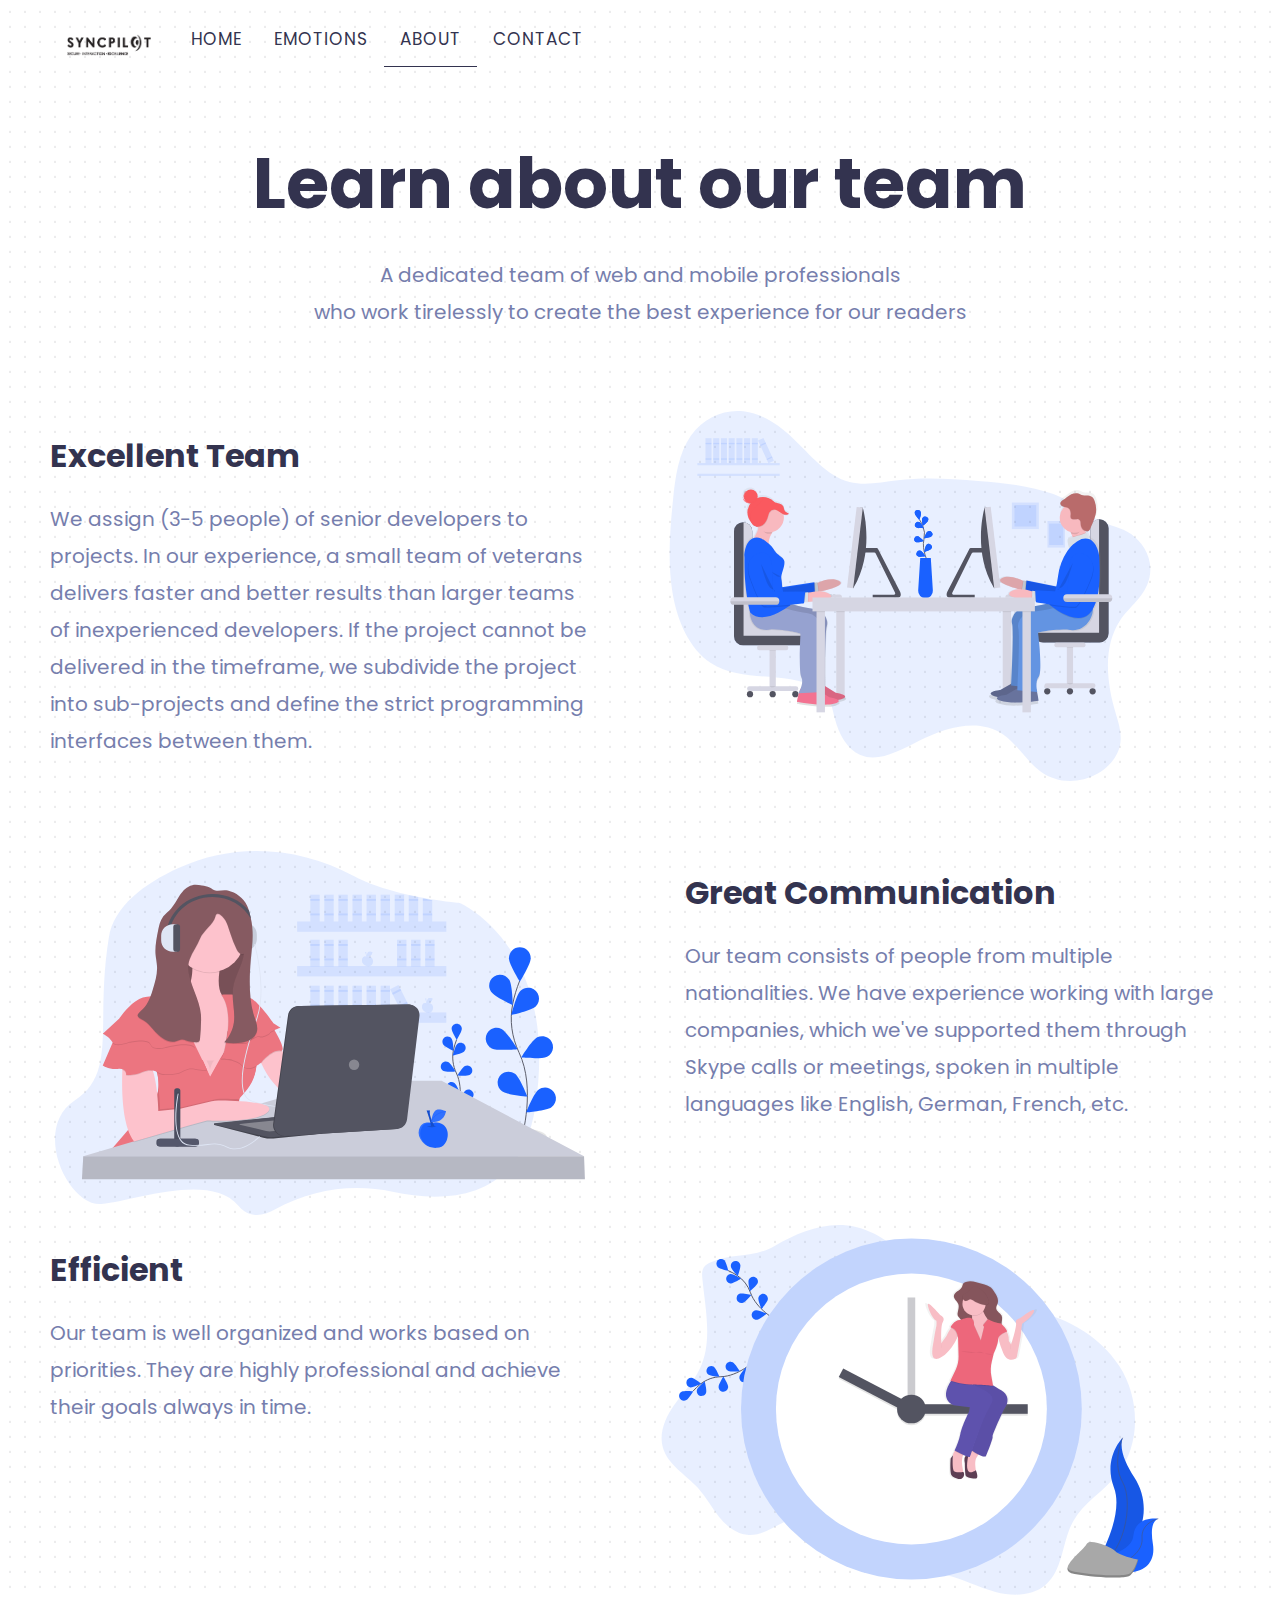
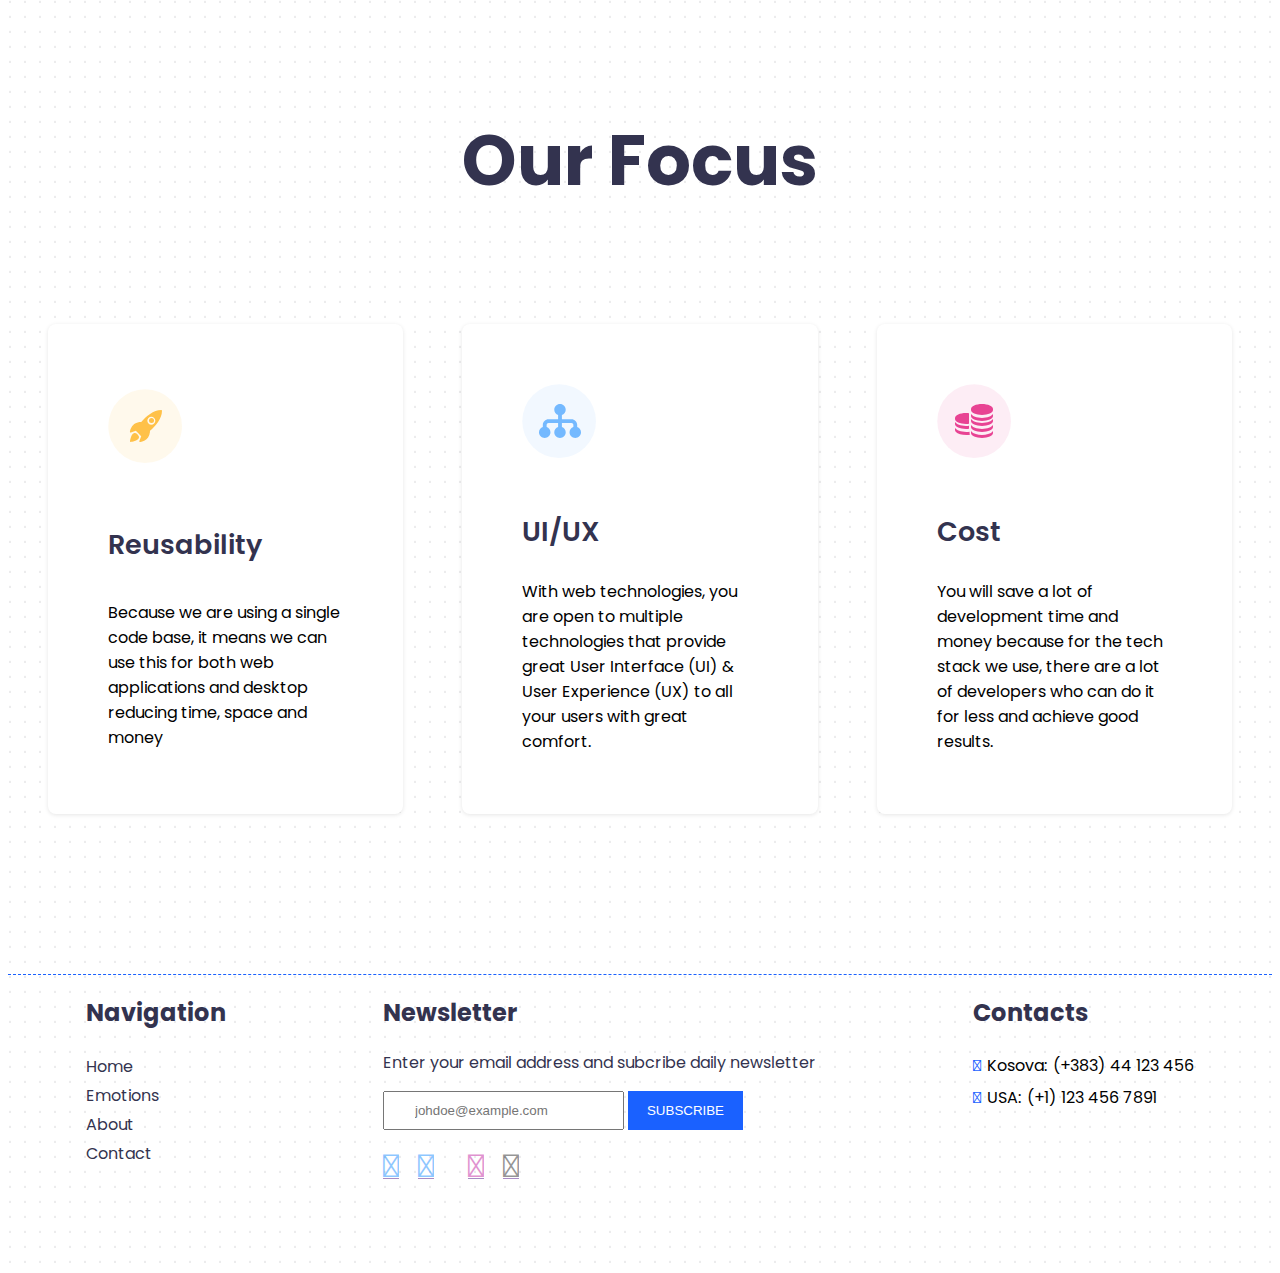
==== about.html @ 6da8e22b "Gifs and pictures with sounds added" ====
<!DOCTYPE html>
<html lang="en">
<head>
    <meta charset="UTF-8">
    <meta name="viewport" content="width=device-width, initial-scale=1.0">
    <link href="https://fonts.googleapis.com/css?family=Montserrat:400,800", rel="stylesheet">
    <link href="https://fonts.googleapis.com/css2?family=Poppins:wght@400;500;600;700&display=swap" rel="stylesheet">
    <link rel="stylesheet" href="https://cdnjs.cloudflare.com/ajax/libs/font-awesome/4.7.0/css/font-awesome.min.css">
    <link rel="stylesheet" href="https://use.fontawesome.com/releases/v5.8.2/css/all.css" integrity="sha384-oS3vJWv+0UjzBfQzYUhtDYW+Pj2yciDJxpsK1OYPAYjqT085Qq/1cq5FLXAZQ7Ay" crossorigin="anonymous">
    <link rel="stylesheet" href="style.css">
    <title>About</title>
    <script defer src="face-api.min.js"></script>
</head>

<body>
    <nav class="topnav" id="myTopnav">
        <a href="index.html"><img src="images/logo.png" width="100px" alt="logo"></a>
        <a href="index.html">Home</a>
        <a href="emotions.html">Emotions</a>
        <a href="about.html" class="active">About</a>
        <a href="contact.html">Contact</a>
    </nav>
    <div class="about_slogan">
        <h1>Learn about our team</h1>
        <p class="paragraph_style">A dedicated team of web and mobile professionals <br> who work tirelessly to create the best experience for our readers</p>
    </div>

    <div class="grid_by_two">
        <div class="content_style_poppins item1">
            <h1>Excellent Team</h1>
            <p>
            We assign (3-5 people) of senior developers to projects. In our experience, a small team of veterans delivers faster and better results than larger teams of inexperienced developers. If the project cannot be delivered in the timeframe, we subdivide the project into sub-projects and define the strict programming interfaces between them.
            </p>
        </div>
        <div class="item2">
            <img alt="happy people" class="responsive_image" src="images/team2.svg" width="530px" height="370px">
        </div>
    </div>

    <div class="grid_by_two_reversed">
        <div>
            <img alt="conversation" class="responsive_image" src="images/support.svg" width="530px" height="370px">
        </div>
        <div class="content_style_poppins">
            <h1>Great Communication</h1>
            <p>
                Our team consists of people from multiple nationalities. 
                We have experience working with large companies,
                which we've supported them through Skype calls or meetings, 
                spoken in multiple languages like English, German, French, etc.
            </p>
        </div>
    </div>

    <div class="grid_by_two">
        <div class="content_style_poppins item1">
           <h1>Efficient</h1>
           <p>
                Our team is well organized and works based on priorities. They are highly professional and achieve their goals always in time.
           </p>
        </div>
        <div class="item2">
            <img alt="happy people" class="responsive_image" src="images/timezone.svg" width="530px" height="370px">
       </div>
    </div>

    <div class="about_slogan">
        <h1>Our Focus</h1>
    </div>
        
    <div class="table_row">
        <div class="table_shelve">
            <div class="tile quote">
                <div class="box-icon">
                    <img src="images/icon-seo-opt.svg" alt="rocket optimization">
                </div>
                <h3>Reusability</h3>
                <p>Because we are using a single code base, it means we can use this for both web applications and desktop reducing time, space and money<br></p>
            </div>

            <div class="tile quote">
                <div class="box-icon">
                    <img src="images/ux2.svg" alt="ux ui">
                </div>
                <h3>UI/UX</h3>
                <p>With web technologies, you are open to multiple technologies that provide great User Interface (UI) & User Experience (UX) to all your users with great comfort.</p>
            </div>

            <div class="tile quote">
                <div class="box-icon">
                    <img src="images/cost.svg" alt="cost money">
                </div>
                <h3>Cost</h3>
                <p>You will save a lot of development time and money because for the tech stack we use, there are a lot of developers who can do it for less and achieve good results.</p>
            </div>
        </div>
    </div>

    <footer class="footer">
        <div class="fitem-1">
            <h2>Navigation</h2>
            <div class="footer-nav">
                <ul>
                    <li><a href="index.html">Home</a></li>
                    <li><a href="emotions.html">Emotions</a></li>
                    <li><a href="about.html">About</a></li>
                    <li><a href="contact.html">Contact</a></li>
  
                </ul>
            </div>
        </div>

      <div class="fitem-2">
              <h2>Newsletter</h2>
              <div class="newsletter">
                  <p>Enter your email address and subcribe daily newsletter</p>
                  <form method="post">
                      <input class="email-form"type="email" placeholder="johdoe@example.com">
                      <button class="submit-button"type="submit" data-validation="required email">Subscribe</button>
                  </form>
              </div>
  
              <div class="social">
                  <a href=""><i class="fab fcolor fa-facebook fa-2x"></i></a>
                  <a href=""><i class="fab tcolor fa-twitter fa-2x"></i></a>
                  <a href=""><i class="fab licolor fa-linkedin-in fa-2x"></i></a>
                  <a href=""><i class="fab instcolor fa-instagram fa-2x"></i></a>
                  <a href=""><i class="fab mediumcolor fa-medium fa-2x"></i></a>
              </div>
          </div>

          <div class="fitem-3">
            <h2>Contacts</h2>
            <div class="our-app">
                <div class="android-app">
                    <i class="fas fa-phone"></i>
                    <p style="text-align: center"><span>Kosova:</span>(+383) 44 123 456</p>
                </div>
                <div class="android-app">
                    <i class="fas fa-phone"></i>
                    <p style="text-align: center"><span>USA:</span>(+1) 123 456 7891</p>
                </div>
            </div>
        </div>
    </footer>

</body>
</html>
---- style.css ----
body {
    font-family: Poppins, Helvetica, sans-serif;
    overflow-x:hidden;
    background-size: 15px!important;
    background: url([data-uri]) repeat 50%;
}
  
.topnav {
  margin-top:12px;
  margin-left:35px;
  overflow: hidden;
}

.topnav a {
  float: left;
  display: block;
  color: #33334f;
  text-align: center;
  padding: 14px 16px;
  text-decoration: none;
  font-size: 17px;
  font-family: 'Poppins', sans-serif;
  letter-spacing: 1px;
  font-weight: 400;
  text-transform: uppercase;
  transition: all .25s ease-out;
}

.topnav a:hover { 
  opacity: .6;
}

.topnav a.active {
  border-bottom: 1px solid #33334f;
}

.topnav .icon {
  display: none;
}
  
@media screen and (max-width: 600px) {
  .tile{
    width:415px !important;
  }

  .tile2{
    width:415px !important;
  }
  .topnav a:not(:first-child) {display: none;}
  .topnav a.icon {
    float: right;
    display: block;
  }
  .grid_by_two{
    padding-left: 160px;
  }
  .grid_by_two div p{
    width: 494px;
  }

  .grid_by_two_reversed div p{
    width: 480px;
  }

  .grid_by_two_reversed div h1{
    width: 90%;
  }
  .grid_by_two_reversed{
    padding-left: 60px;
  }


  .grid_by_two .item2 .responsive_image{
    width:408px;
  }

  .grid_by_two_reversed div .responsive_image{
    width:408px;
  }
}

@media screen and (max-width: 600px) {
  .topnav.responsive {position: relative;}
  .topnav.responsive .icon {
    position: absolute;
    right: 0;
    top: 0;
  }
  .topnav.responsive a {
    float: none;
    display: block;
    text-align: left;
  }
}

.video-panel {
  display: flex;
  flex-direction: column;
  margin-top: 40px;
  padding: 0;
  justify-content: center;
  align-items: center;
  width: 720px;
  height:560px;
}

canvas {
  position: absolute;
}

.button-panel {
  display: flex;
  flex-direction: column;
  margin-top: 20px;
  padding: 0;
  justify-content: center;
  align-items: center;
  width: 100vw;
}

.content_style_poppins {
  font-family: 'Poppins', sans-serif;
  color: #33334f;
}

.content_style_poppins p {
  font-family: Poppins,sans-serif;
  font-size: 20px;
  color: #767ead;
  line-height: 37px;
  font-weight: 400; 
}

.paragraph_style{
  font-family: Poppins,sans-serif;
  font-size: 20px;
  color: #767ead;
  line-height: 37px;
  font-weight: 400; 
}

.grid_by_two{
  display: flex;  
  flex-flow: row wrap;
  justify-content: center;
  margin-bottom: 60px;
}

.grid_by_two :first-child{
  width: 540px;
  margin-right:50px;
}

.grid_by_two_reversed{
  display: flex;  
  flex-flow: row wrap;
  justify-content: center;
}

.grid_by_two_reversed .content_style_poppins{
  width: 540px;
}

.grid_by_two_reversed :first-child{
  margin-right: 50px;
}


.table_row{
    display: flex;
    margin: 0 auto;
    max-width: 1280px;
    padding: 50px 40px;
    justify-content: center;
}

.table_shelve {
  display: flex;
    flex-wrap: wrap;
    justify-content: space-between;
}

.tile{
    display: flex;
    width: 30%;
    box-sizing: border-box;
    overflow: hidden;
    flex-direction: column;
    justify-content: space-between;
    align-items: center;
    text-align: center;
    margin: 0 0 50px;
    min-height: 350px;
    transition: all .25s ease-out;
    background: #fff;
    border-radius: 8px;
    box-shadow: 0 1px 4px 0 rgba(0,0,0,.1);
    padding: 60px;
    box-sizing: border-box;
}

.tile:hover{
  transform: translateY(-4px);
}

.tile2{
  display: flex;
  width: 30%;
  box-sizing: border-box;
  overflow: hidden;
  flex-direction: column;
  justify-content: space-between;
  align-items: center;
  text-align: center;
  margin: 0 0 50px;
  min-height: 350px;
  background: #fff;
  border-radius: 8px;
  box-sizing: border-box;
}


.quote{
  justify-content: flex-start;
  flex-direction: row;
  flex-wrap: wrap;
}

.box-icon{
  width: 100%;
  margin-bottom: 20px;
  text-align: left;
}

.tile img {
  max-width: 260px;
    max-height: 85px;
}

.tile h3 {
  font-size: 27px;
  font-weight: 600;
  color: #33334f;
}


.flip-card {
  background-color: transparent;
  width: 300px;
  height: 300px;
  perspective: 1000px;
}

.flip-card-inner {
  position: relative;
  width: 100%;
  height: 100%;
  text-align: center;
  transition: transform 0.6s;
  transform-style: preserve-3d;
  box-shadow: 0 4px 8px 0 rgba(0,0,0,0.2);
}

.flip-card:hover .flip-card-inner {
  transform: rotateY(180deg);
}

.flip-card-front, .flip-card-back {
  position: absolute;
  width: 100%;
  height: 100%;
  -webkit-backface-visibility: hidden;
  backface-visibility: hidden;
}

.flip-card-front img {
  width:100%;
}
.flip-card-back {
  color: white;
  transform: rotateY(180deg);
}

.angry {
  background-color: #EE0000	
}

.disgust {
  background-color: green	
}

.happy {
  background-color: #FCD116;
  
}

.surprised {
  background-color: plum;
}

.sad {
  background-color: #33334f;
}

.fear {
  background-color:#0D4F8B;;
}

.quote p{
  text-align: left;
  margin: 0;
  padding: 0;
}

.flip-card .quote p{
  text-align:center;
  margin: 0;
  padding: 0;
}

.about_slogan{
  text-align:center;
  display: flex;
  flex-flow: column wrap;
  align-items: center;
  margin-bottom: 60px;
}

.about_slogan h1 {
  color:#33334f;
  font-size:70px;
  margin-bottom: 0px;
}

.about_slogan p {
  text-align:center;
}
.video_photo{
  display: flex;
  flex-flow:row wrap;
  justify-content: center;
}

/*Buttons*/
.button{
  transition: all .25s ease-out;
  border-radius: 4px;
  padding: 17px;
  min-width: 125px;
  display: inline-block;
  text-align: center;
  box-sizing: border-box;
  font-family: 'Poppins', sans-serif;
  cursor: pointer;
  margin: 0;
  background: #1a61ff;
  color: #fff;
  text-transform: uppercase;
}

.button:hover{
  transform: translate3d(0,-2px,0);
}

/* Contact page styles */

.content-text{
  font-size: 50px;
  text-align: center;
  color: #1A61F9;
} 

.content{
  padding: 10px;
  margin: 16px 0;
}

.text1{
    
  margin: 16px 0;
  text-align:left;
  width:300px; 
  padding: 20px;
  outline:none;
  border: 0;
  outline: 0;
  background: transparent;
  border-bottom: 1px solid #1a61ff ; 
  font-size: 20px;
  
}

.text2{
  margin: 16px 0;
  text-align:left;
  width:650px; 
  padding: 20px;
  outline:none;
  border: 0;
  outline: 0;
  background: transparent;
  border-bottom: 1px solid #1a61ff ; 
  font-size: 20px;
  border-radius:3px;

}

/*Footer styles*/

.footer{
  display: flex;
  flex-wrap:wrap;
  justify-content: space-around;
  height: 290px;
  width: 100%;
  margin-top: 60px;
  font-family: 'Poppins', sans-serif;
  border-top: 1px dashed #1a61ff;
}


.fitem-1 h2,.fitem-2 h2,.fitem-3 h2{
  color:#33334f;
}

.fitem-1 ul li {padding-top:4px}

.fitem-1 ul {list-style-type: none;padding:0px}
.fitem-1 ul li a {color: #33334f;text-decoration: none;}
.fitem-1 ul li a:hover {color: #33334fd6;text-decoration: none;}
.fitem-2 p {color:#33334f;}
.our-app {
  display: flex;
  flex-direction: column;
  line-height: 0px;
}

.android-app i{
  color:#1a61ff
}
.email-form{
  padding: 10px 30px;

}

.submit-button{
  border: 1px solid #1a61ff;
  padding: 11px 18px;
  background-color: #1a61ff;
  color: white;
  cursor: pointer;
  text-transform: uppercase;
}

.submit-button:hover{
  border:1px solid #1a61ff;
  background-color:white;
  color:#1a61ff;
}

/* social icons colors*/
.fcolor {
  color:dodgerblue;
}

.tcolor {
  color:dodgerblue;
}

.licolor {
  color:#0077B5
}

.instcolor{
  color:rgb(195, 42, 163);
}

.mediumcolor{
  color:rgba(0,0,0,.84);
}
.social{
  padding-top:12px;
  
}

.social i{
  padding-right:15px;
  
}

.social a{
  opacity: 0.5;
  filter: alpha(opacity=50);
}

.social a:hover{
  opacity: 1.0;
}   

.android-app{
  display: flex;
  align-items: center;
}

.android-app :first-child{
  margin-right: 6px;
}


/*slider*/

.slider-container {
  background: transparent;
  display: flex;
  align-items: center;
  justify-content: center;
  height: 100%;
}

.slider {
  background: transparent;
  width: 100%;
  max-width: 600px;
  height: 400px;
  margin: 20px;
  text-align: center;
  border-radius: 20px;
  overflow: hidden;
  position: relative;
}

.slides {
  display: flex;
  overflow-x: scroll;
  position: relative;
  scroll-behavior: smooth;
  scroll-snap-type: x mandatory;
}

.slide {
  display: flex;
  justify-content: center;
  align-items: center;
  flex-shrink: 0;
  width: 100%;
  height: 400px;
  scroll-snap-align: center;
  margin-right: 0px;
  box-sizing: border-box;
  transform-origin: center center;
  transform: scale(1);
}

.slide__text {
  font-size: 40px;
  font-weight: bold;
  font-family: sans-serif;
}

.slide a {
  background: none;
  border: none;
}

a.slide__prev,
.slider::before {
  transform: rotate(135deg);
  -webkit-transform: rotate(135deg);
  left: 5%;
}

a.slide__next,
.slider::after {
  transform: rotate(-45deg);
  -webkit-transform: rotate(-45deg);
  right: 5%;
}

.slider::before,
.slider::after,
.slide__prev,
.slide__next {
  position: absolute;
  top: 48%;
  width: 35px;
  height: 35px;
  border: solid black;
  border-width: 0 4px 4px 0;
  padding: 3px;
  box-sizing: border-box;
}

.slider::before,
.slider::after {
  content: "";
  z-index: 1;
  background: none;
  pointer-events: none;
}

.slider__nav {
  box-sizing: border-box;
  position: absolute;
  bottom: 5%;
  left: 50%;
  width: 200px;
  margin-left: -100px;
  text-align: center;
}

.slider__navlink {
  display: inline-block;
  height: 15px;
  width: 15px;
  border-radius: 50%;
  background-color: black;
  margin: 0 10px 0 10px;
}
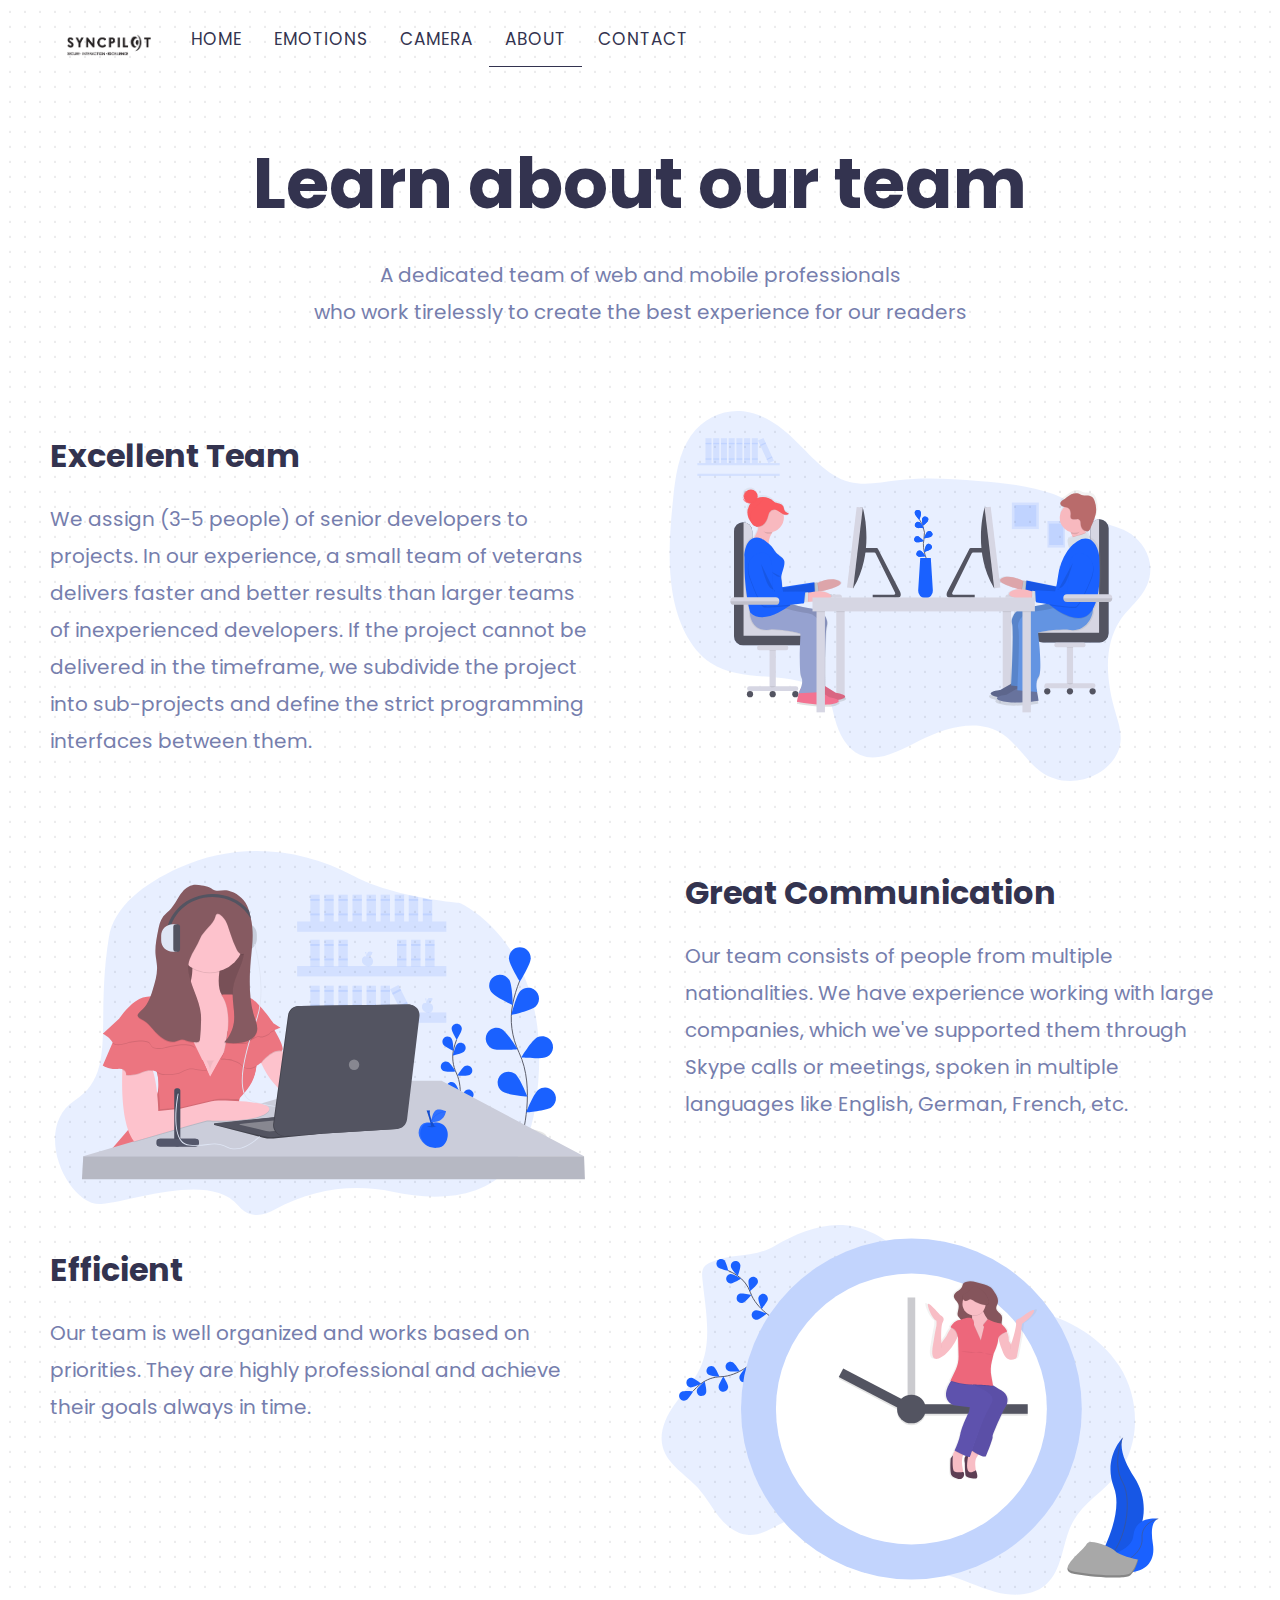
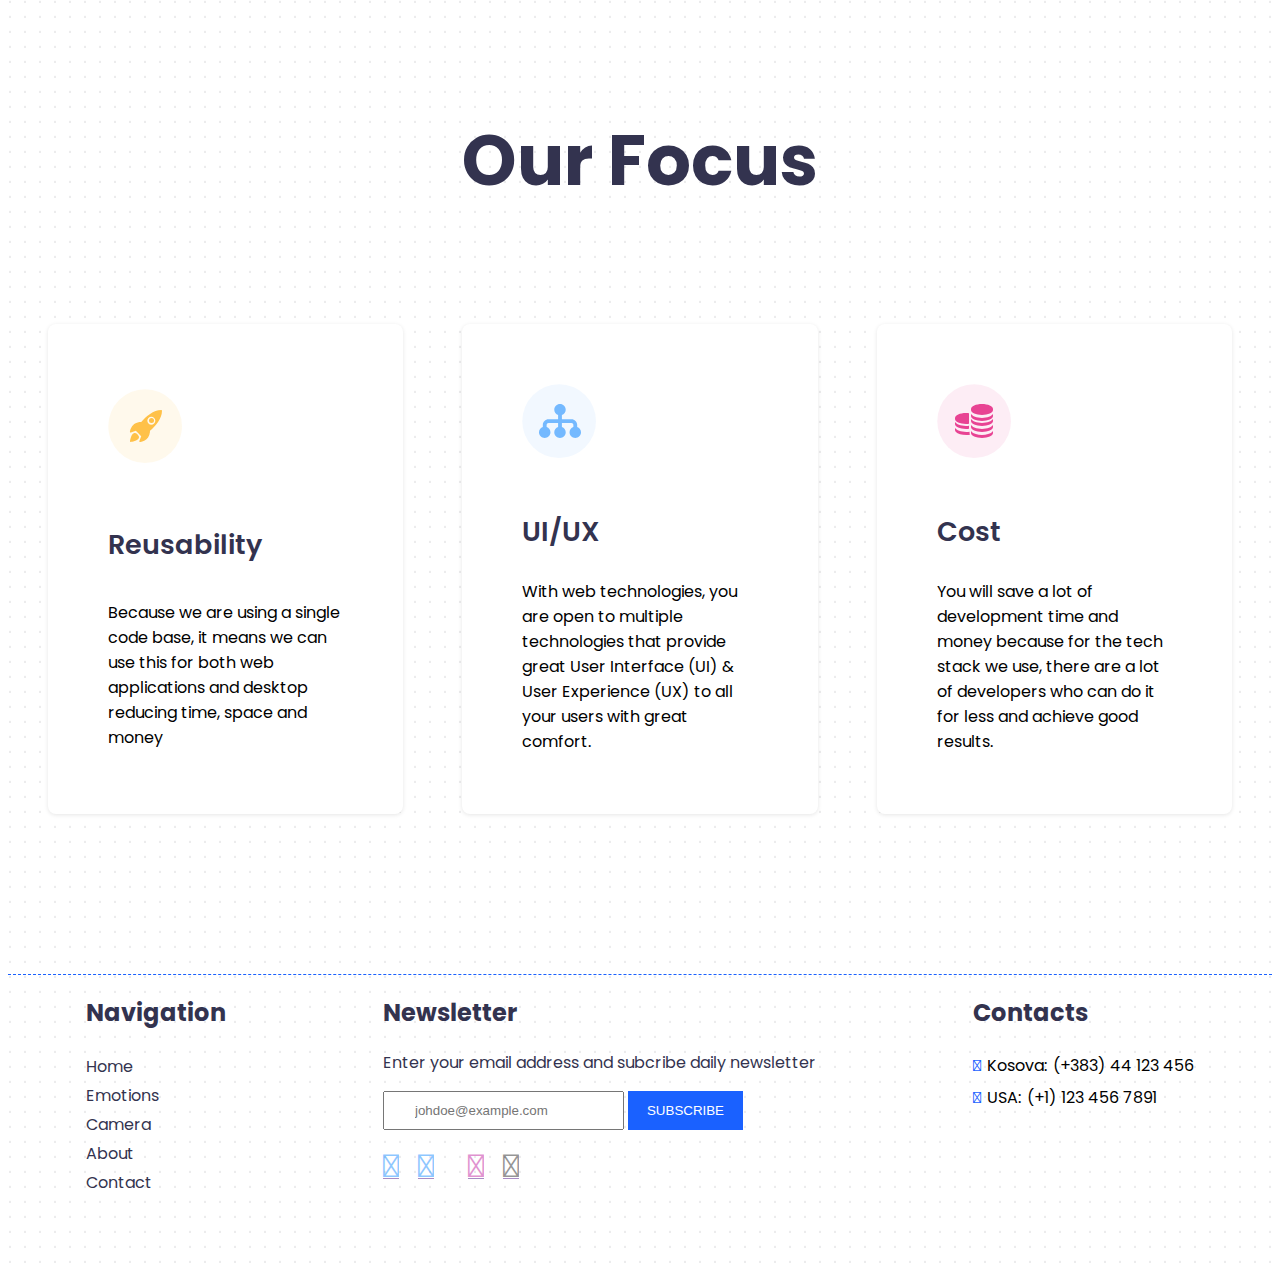
==== commit 1217b391: "Camera and Audio functionality added" ====
--- a/about.html
+++ b/about.html
@@ -17,6 +17,7 @@
         <a href="index.html"><img src="images/logo.png" width="100px" alt="logo"></a>
         <a href="index.html">Home</a>
         <a href="emotions.html">Emotions</a>
+        <a href="video.html">Camera</a>
         <a href="about.html" class="active">About</a>
         <a href="contact.html">Contact</a>
     </nav>
@@ -103,6 +104,7 @@
                 <ul>
                     <li><a href="index.html">Home</a></li>
                     <li><a href="emotions.html">Emotions</a></li>
+                    <li><a href="video.html">Camera</a></li>
                     <li><a href="about.html">About</a></li>
                     <li><a href="contact.html">Contact</a></li>
   
--- a/style.css
+++ b/style.css
@@ -1,209 +1,186 @@
 body {
-    font-family: Poppins, Helvetica, sans-serif;
-    overflow-x:hidden;
-    background-size: 15px!important;
-    background: url([data-uri]) repeat 50%;
-}
-  
+  font-family: Poppins, Helvetica, sans-serif;
+  overflow-x:hidden;
+  background-size: 15px!important;
+  background: url([data-uri]) repeat 50%;
+}
+
 .topnav {
-  margin-top:12px;
-  margin-left:35px;
-  overflow: hidden;
+margin-top:12px;
+margin-left:35px;
+overflow: hidden;
 }
 
 .topnav a {
-  float: left;
+float: left;
+display: block;
+color: #33334f;
+text-align: center;
+padding: 14px 16px;
+text-decoration: none;
+font-size: 17px;
+font-family: 'Poppins', sans-serif;
+letter-spacing: 1px;
+font-weight: 400;
+text-transform: uppercase;
+transition: all .25s ease-out;
+}
+
+.topnav a:hover { 
+opacity: .6;
+}
+
+.topnav a.active {
+border-bottom: 1px solid #33334f;
+}
+
+.topnav .icon {
+display: none;
+}
+
+@media screen and (max-width: 600px) {
+.tile{
+  width:415px !important;
+}
+
+.tile2{
+  width:415px !important;
+}
+.topnav a:not(:first-child) {display: none;}
+.topnav a.icon {
+  float: right;
   display: block;
-  color: #33334f;
-  text-align: center;
-  padding: 14px 16px;
-  text-decoration: none;
-  font-size: 17px;
-  font-family: 'Poppins', sans-serif;
-  letter-spacing: 1px;
-  font-weight: 400;
-  text-transform: uppercase;
-  transition: all .25s ease-out;
-}
-
-.topnav a:hover { 
-  opacity: .6;
-}
-
-.topnav a.active {
-  border-bottom: 1px solid #33334f;
-}
-
-.topnav .icon {
-  display: none;
-}
-  
+}
+.grid_by_two{
+  padding-left: 160px;
+}
+.grid_by_two div p{
+  width: 494px;
+}
+
+.grid_by_two_reversed div p{
+  width: 480px;
+}
+
+.grid_by_two_reversed div h1{
+  width: 90%;
+}
+.grid_by_two_reversed{
+  padding-left: 60px;
+}
+
+
+.grid_by_two .item2 .responsive_image{
+  width:408px;
+}
+
+.grid_by_two_reversed div .responsive_image{
+  width:408px;
+}
+}
+
 @media screen and (max-width: 600px) {
-  .tile{
-    width:415px !important;
-  }
-
-  .tile2{
-    width:415px !important;
-  }
-  .topnav a:not(:first-child) {display: none;}
-  .topnav a.icon {
-    float: right;
-    display: block;
-  }
-  .grid_by_two{
-    padding-left: 160px;
-  }
-  .grid_by_two div p{
-    width: 494px;
-  }
-
-  .grid_by_two_reversed div p{
-    width: 480px;
-  }
-
-  .grid_by_two_reversed div h1{
-    width: 90%;
-  }
-  .grid_by_two_reversed{
-    padding-left: 60px;
-  }
-
-
-  .grid_by_two .item2 .responsive_image{
-    width:408px;
-  }
-
-  .grid_by_two_reversed div .responsive_image{
-    width:408px;
-  }
-}
-
-@media screen and (max-width: 600px) {
-  .topnav.responsive {position: relative;}
-  .topnav.responsive .icon {
-    position: absolute;
-    right: 0;
-    top: 0;
-  }
-  .topnav.responsive a {
-    float: none;
-    display: block;
-    text-align: left;
-  }
+.topnav.responsive {position: relative;}
+.topnav.responsive .icon {
+  position: absolute;
+  right: 0;
+  top: 0;
+}
+.topnav.responsive a {
+  float: none;
+  display: block;
+  text-align: left;
+}
 }
 
 .video-panel {
+display: flex;
+flex-direction: column;
+margin-top: 40px;
+padding: 0;
+justify-content: center;
+align-items: center;
+width: 720px;
+height:560px;
+}
+
+canvas {
+position: absolute;
+}
+
+.button-panel {
+display: flex;
+flex-direction: column;
+margin-top: 20px;
+padding: 0;
+justify-content: center;
+align-items: center;
+width: 100vw;
+}
+
+.content_style_poppins {
+font-family: 'Poppins', sans-serif;
+color: #33334f;
+}
+
+.content_style_poppins p {
+font-family: Poppins,sans-serif;
+font-size: 20px;
+color: #767ead;
+line-height: 37px;
+font-weight: 400; 
+}
+
+.paragraph_style{
+font-family: Poppins,sans-serif;
+font-size: 20px;
+color: #767ead;
+line-height: 37px;
+font-weight: 400; 
+}
+
+.grid_by_two{
+display: flex;  
+flex-flow: row wrap;
+justify-content: center;
+margin-bottom: 60px;
+}
+
+.grid_by_two :first-child{
+width: 540px;
+margin-right:50px;
+}
+
+.grid_by_two_reversed{
+display: flex;  
+flex-flow: row wrap;
+justify-content: center;
+}
+
+.grid_by_two_reversed .content_style_poppins{
+width: 540px;
+}
+
+.grid_by_two_reversed :first-child{
+margin-right: 50px;
+}
+
+
+.table_row{
   display: flex;
-  flex-direction: column;
-  margin-top: 40px;
-  padding: 0;
+  margin: 0 auto;
+  max-width: 1280px;
+  padding: 50px 40px;
   justify-content: center;
-  align-items: center;
-  width: 720px;
-  height:560px;
-}
-
-canvas {
-  position: absolute;
-}
-
-.button-panel {
-  display: flex;
-  flex-direction: column;
-  margin-top: 20px;
-  padding: 0;
-  justify-content: center;
-  align-items: center;
-  width: 100vw;
-}
-
-.content_style_poppins {
-  font-family: 'Poppins', sans-serif;
-  color: #33334f;
-}
-
-.content_style_poppins p {
-  font-family: Poppins,sans-serif;
-  font-size: 20px;
-  color: #767ead;
-  line-height: 37px;
-  font-weight: 400; 
-}
-
-.paragraph_style{
-  font-family: Poppins,sans-serif;
-  font-size: 20px;
-  color: #767ead;
-  line-height: 37px;
-  font-weight: 400; 
-}
-
-.grid_by_two{
-  display: flex;  
-  flex-flow: row wrap;
-  justify-content: center;
-  margin-bottom: 60px;
-}
-
-.grid_by_two :first-child{
-  width: 540px;
-  margin-right:50px;
-}
-
-.grid_by_two_reversed{
-  display: flex;  
-  flex-flow: row wrap;
-  justify-content: center;
-}
-
-.grid_by_two_reversed .content_style_poppins{
-  width: 540px;
-}
-
-.grid_by_two_reversed :first-child{
-  margin-right: 50px;
-}
-
-
-.table_row{
-    display: flex;
-    margin: 0 auto;
-    max-width: 1280px;
-    padding: 50px 40px;
-    justify-content: center;
 }
 
 .table_shelve {
-  display: flex;
-    flex-wrap: wrap;
-    justify-content: space-between;
+display: flex;
+  flex-wrap: wrap;
+  justify-content: space-between;
 }
 
 .tile{
-    display: flex;
-    width: 30%;
-    box-sizing: border-box;
-    overflow: hidden;
-    flex-direction: column;
-    justify-content: space-between;
-    align-items: center;
-    text-align: center;
-    margin: 0 0 50px;
-    min-height: 350px;
-    transition: all .25s ease-out;
-    background: #fff;
-    border-radius: 8px;
-    box-shadow: 0 1px 4px 0 rgba(0,0,0,.1);
-    padding: 60px;
-    box-sizing: border-box;
-}
-
-.tile:hover{
-  transform: translateY(-4px);
-}
-
-.tile2{
   display: flex;
   width: 30%;
   box-sizing: border-box;
@@ -214,213 +191,236 @@
   text-align: center;
   margin: 0 0 50px;
   min-height: 350px;
+  transition: all .25s ease-out;
   background: #fff;
   border-radius: 8px;
+  box-shadow: 0 1px 4px 0 rgba(0,0,0,.1);
+  padding: 60px;
   box-sizing: border-box;
 }
 
+.tile:hover{
+transform: translateY(-4px);
+}
+
+.tile2{
+display: flex;
+width: 30%;
+box-sizing: border-box;
+overflow: hidden;
+flex-direction: column;
+justify-content: space-between;
+align-items: center;
+text-align: center;
+margin: 0 0 50px;
+min-height: 350px;
+background: #fff;
+border-radius: 8px;
+box-sizing: border-box;
+}
+
 
 .quote{
-  justify-content: flex-start;
-  flex-direction: row;
-  flex-wrap: wrap;
+justify-content: flex-start;
+flex-direction: row;
+flex-wrap: wrap;
 }
 
 .box-icon{
-  width: 100%;
-  margin-bottom: 20px;
-  text-align: left;
+width: 100%;
+margin-bottom: 20px;
+text-align: left;
 }
 
 .tile img {
-  max-width: 260px;
-    max-height: 85px;
+max-width: 260px;
+  max-height: 85px;
 }
 
 .tile h3 {
-  font-size: 27px;
-  font-weight: 600;
-  color: #33334f;
+font-size: 27px;
+font-weight: 600;
+color: #33334f;
 }
 
 
 .flip-card {
-  background-color: transparent;
-  width: 300px;
-  height: 300px;
-  perspective: 1000px;
+background-color: transparent;
+width: 300px;
+height: 300px;
+perspective: 1000px;
 }
 
 .flip-card-inner {
-  position: relative;
-  width: 100%;
-  height: 100%;
-  text-align: center;
-  transition: transform 0.6s;
-  transform-style: preserve-3d;
-  box-shadow: 0 4px 8px 0 rgba(0,0,0,0.2);
+position: relative;
+width: 100%;
+height: 100%;
+text-align: center;
+transition: transform 0.6s;
+transform-style: preserve-3d;
+box-shadow: 0 4px 8px 0 rgba(0,0,0,0.2);
 }
 
 .flip-card:hover .flip-card-inner {
-  transform: rotateY(180deg);
+transform: rotateY(180deg);
 }
 
 .flip-card-front, .flip-card-back {
-  position: absolute;
-  width: 100%;
-  height: 100%;
-  -webkit-backface-visibility: hidden;
-  backface-visibility: hidden;
+position: absolute;
+width: 100%;
+height: 100%;
+-webkit-backface-visibility: hidden;
+backface-visibility: hidden;
 }
 
 .flip-card-front img {
-  width:100%;
+width:100%;
 }
 .flip-card-back {
-  color: white;
-  transform: rotateY(180deg);
+color: white;
+transform: rotateY(180deg);
 }
 
 .angry {
-  background-color: #EE0000	
+background-color: #EE0000	
 }
 
 .disgust {
-  background-color: green	
+background-color: green	
 }
 
 .happy {
-  background-color: #FCD116;
-  
+background-color: #FCD116;
+
 }
 
 .surprised {
-  background-color: plum;
+background-color: plum;
 }
 
 .sad {
-  background-color: #33334f;
+background-color: #33334f;
 }
 
 .fear {
-  background-color:#0D4F8B;;
+background-color:#0D4F8B;;
 }
 
 .quote p{
-  text-align: left;
-  margin: 0;
-  padding: 0;
+text-align: left;
+margin: 0;
+padding: 0;
 }
 
 .flip-card .quote p{
-  text-align:center;
-  margin: 0;
-  padding: 0;
+text-align:center;
+margin: 0;
+padding: 0;
 }
 
 .about_slogan{
-  text-align:center;
-  display: flex;
-  flex-flow: column wrap;
-  align-items: center;
-  margin-bottom: 60px;
+text-align:center;
+display: flex;
+flex-flow: column wrap;
+align-items: center;
+margin-bottom: 60px;
 }
 
 .about_slogan h1 {
-  color:#33334f;
-  font-size:70px;
-  margin-bottom: 0px;
+color:#33334f;
+font-size:70px;
+margin-bottom: 0px;
 }
 
 .about_slogan p {
-  text-align:center;
+text-align:center;
 }
 .video_photo{
-  display: flex;
-  flex-flow:row wrap;
-  justify-content: center;
+display: flex;
+flex-flow:row wrap;
+justify-content: center;
 }
 
 /*Buttons*/
 .button{
-  transition: all .25s ease-out;
-  border-radius: 4px;
-  padding: 17px;
-  min-width: 125px;
-  display: inline-block;
-  text-align: center;
-  box-sizing: border-box;
-  font-family: 'Poppins', sans-serif;
-  cursor: pointer;
-  margin: 0;
-  background: #1a61ff;
-  color: #fff;
-  text-transform: uppercase;
+transition: all .25s ease-out;
+border-radius: 4px;
+padding: 17px;
+min-width: 125px;
+display: inline-block;
+text-align: center;
+box-sizing: border-box;
+font-family: 'Poppins', sans-serif;
+cursor: pointer;
+margin: 0;
+background: #1a61ff;
+color: #fff;
+text-transform: uppercase;
 }
 
 .button:hover{
-  transform: translate3d(0,-2px,0);
+transform: translate3d(0,-2px,0);
 }
 
 /* Contact page styles */
 
 .content-text{
-  font-size: 50px;
-  text-align: center;
-  color: #1A61F9;
+font-size: 50px;
+text-align: center;
+color: #1A61F9;
 } 
 
 .content{
-  padding: 10px;
-  margin: 16px 0;
+padding: 10px;
+margin: 16px 0;
 }
 
 .text1{
-    
-  margin: 16px 0;
-  text-align:left;
-  width:300px; 
-  padding: 20px;
-  outline:none;
-  border: 0;
-  outline: 0;
-  background: transparent;
-  border-bottom: 1px solid #1a61ff ; 
-  font-size: 20px;
   
+margin: 16px 0;
+text-align:left;
+width:300px; 
+padding: 20px;
+outline:none;
+border: 0;
+outline: 0;
+background: transparent;
+border-bottom: 1px solid #1a61ff ; 
+font-size: 20px;
+
 }
 
 .text2{
-  margin: 16px 0;
-  text-align:left;
-  width:650px; 
-  padding: 20px;
-  outline:none;
-  border: 0;
-  outline: 0;
-  background: transparent;
-  border-bottom: 1px solid #1a61ff ; 
-  font-size: 20px;
-  border-radius:3px;
+margin: 16px 0;
+text-align:left;
+width:650px; 
+padding: 20px;
+outline:none;
+border: 0;
+outline: 0;
+background: transparent;
+border-bottom: 1px solid #1a61ff ; 
+font-size: 20px;
+border-radius:3px;
 
 }
 
 /*Footer styles*/
 
 .footer{
-  display: flex;
-  flex-wrap:wrap;
-  justify-content: space-around;
-  height: 290px;
-  width: 100%;
-  margin-top: 60px;
-  font-family: 'Poppins', sans-serif;
-  border-top: 1px dashed #1a61ff;
+display: flex;
+flex-wrap:wrap;
+justify-content: space-around;
+height: 290px;
+width: 100%;
+margin-top: 60px;
+font-family: 'Poppins', sans-serif;
+border-top: 1px dashed #1a61ff;
 }
 
 
 .fitem-1 h2,.fitem-2 h2,.fitem-3 h2{
-  color:#33334f;
+color:#33334f;
 }
 
 .fitem-1 ul li {padding-top:4px}
@@ -430,189 +430,147 @@
 .fitem-1 ul li a:hover {color: #33334fd6;text-decoration: none;}
 .fitem-2 p {color:#33334f;}
 .our-app {
-  display: flex;
-  flex-direction: column;
-  line-height: 0px;
+display: flex;
+flex-direction: column;
+line-height: 0px;
 }
 
 .android-app i{
-  color:#1a61ff
+color:#1a61ff
 }
 .email-form{
-  padding: 10px 30px;
+padding: 10px 30px;
 
 }
 
 .submit-button{
-  border: 1px solid #1a61ff;
-  padding: 11px 18px;
-  background-color: #1a61ff;
-  color: white;
-  cursor: pointer;
-  text-transform: uppercase;
+border: 1px solid #1a61ff;
+padding: 11px 18px;
+background-color: #1a61ff;
+color: white;
+cursor: pointer;
+text-transform: uppercase;
 }
 
 .submit-button:hover{
-  border:1px solid #1a61ff;
-  background-color:white;
-  color:#1a61ff;
+border:1px solid #1a61ff;
+background-color:white;
+color:#1a61ff;
 }
 
 /* social icons colors*/
 .fcolor {
-  color:dodgerblue;
+color:dodgerblue;
 }
 
 .tcolor {
-  color:dodgerblue;
+color:dodgerblue;
 }
 
 .licolor {
-  color:#0077B5
+color:#0077B5
 }
 
 .instcolor{
-  color:rgb(195, 42, 163);
+color:rgb(195, 42, 163);
 }
 
 .mediumcolor{
-  color:rgba(0,0,0,.84);
+color:rgba(0,0,0,.84);
 }
 .social{
-  padding-top:12px;
-  
+padding-top:12px;
+
 }
 
 .social i{
-  padding-right:15px;
-  
+padding-right:15px;
+
 }
 
 .social a{
-  opacity: 0.5;
-  filter: alpha(opacity=50);
+opacity: 0.5;
+filter: alpha(opacity=50);
 }
 
 .social a:hover{
-  opacity: 1.0;
+opacity: 1.0;
 }   
 
 .android-app{
-  display: flex;
-  align-items: center;
+display: flex;
+align-items: center;
 }
 
 .android-app :first-child{
-  margin-right: 6px;
-}
-
-
-/*slider*/
-
-.slider-container {
-  background: transparent;
-  display: flex;
-  align-items: center;
-  justify-content: center;
-  height: 100%;
-}
-
-.slider {
-  background: transparent;
-  width: 100%;
-  max-width: 600px;
-  height: 400px;
-  margin: 20px;
-  text-align: center;
-  border-radius: 20px;
-  overflow: hidden;
-  position: relative;
-}
-
-.slides {
-  display: flex;
-  overflow-x: scroll;
-  position: relative;
-  scroll-behavior: smooth;
-  scroll-snap-type: x mandatory;
-}
-
-.slide {
-  display: flex;
-  justify-content: center;
-  align-items: center;
-  flex-shrink: 0;
-  width: 100%;
-  height: 400px;
-  scroll-snap-align: center;
-  margin-right: 0px;
-  box-sizing: border-box;
-  transform-origin: center center;
-  transform: scale(1);
-}
-
-.slide__text {
-  font-size: 40px;
-  font-weight: bold;
-  font-family: sans-serif;
-}
-
-.slide a {
-  background: none;
-  border: none;
-}
-
-a.slide__prev,
-.slider::before {
-  transform: rotate(135deg);
-  -webkit-transform: rotate(135deg);
-  left: 5%;
-}
-
-a.slide__next,
-.slider::after {
-  transform: rotate(-45deg);
-  -webkit-transform: rotate(-45deg);
-  right: 5%;
-}
-
-.slider::before,
-.slider::after,
-.slide__prev,
-.slide__next {
-  position: absolute;
-  top: 48%;
-  width: 35px;
-  height: 35px;
-  border: solid black;
-  border-width: 0 4px 4px 0;
-  padding: 3px;
-  box-sizing: border-box;
-}
-
-.slider::before,
-.slider::after {
-  content: "";
-  z-index: 1;
-  background: none;
-  pointer-events: none;
-}
-
-.slider__nav {
-  box-sizing: border-box;
-  position: absolute;
-  bottom: 5%;
-  left: 50%;
-  width: 200px;
-  margin-left: -100px;
-  text-align: center;
-}
-
-.slider__navlink {
-  display: inline-block;
-  height: 15px;
-  width: 15px;
-  border-radius: 50%;
-  background-color: black;
-  margin: 0 10px 0 10px;
-}
+margin-right: 6px;
+}
+
+/* Slideshow container */
+
+.slideshow-container {
+max-width: 1000px;
+position: relative;
+margin: auto;
+}
+.mySlides {
+display: none;
+padding-left: 30%;
+}
+
+.prev, .next {
+cursor: pointer;
+position: absolute;
+top: 50%;
+width: auto;
+margin-top: -22px;
+padding: 16px;
+color: white;
+font-weight: bold;
+font-size: 18px;
+transition: 0.6s ease;
+border-radius: 0 3px 3px 0;
+user-select: none;
+}
+
+.next {
+right: 0;
+border-radius: 3px 0 0 3px;
+}
+
+.prev, .next {
+background-color: rgba(80, 79, 79, 0.8);
+}
+
+.numbertext {
+color: #f2f2f2;
+font-size: 12px;
+padding: 8px 12px;
+position: absolute;
+top: 0;
+}
+
+.dot {
+cursor: pointer;
+height: 15px;
+width: 15px;
+margin: 0 2px;
+background-color: #bbb;
+border-radius: 50%;
+display: inline-block;
+transition: background-color 0.6s ease;
+}
+
+ .activeDot, .dot:hover {
+background-color: #717171;
+} 
+
+.fade {
+animation-name: fade;
+animation-duration: 1.5s;
+}
+
+@keyframes fade {
+from {opacity: .4}
+to {opacity: 1}
+} 